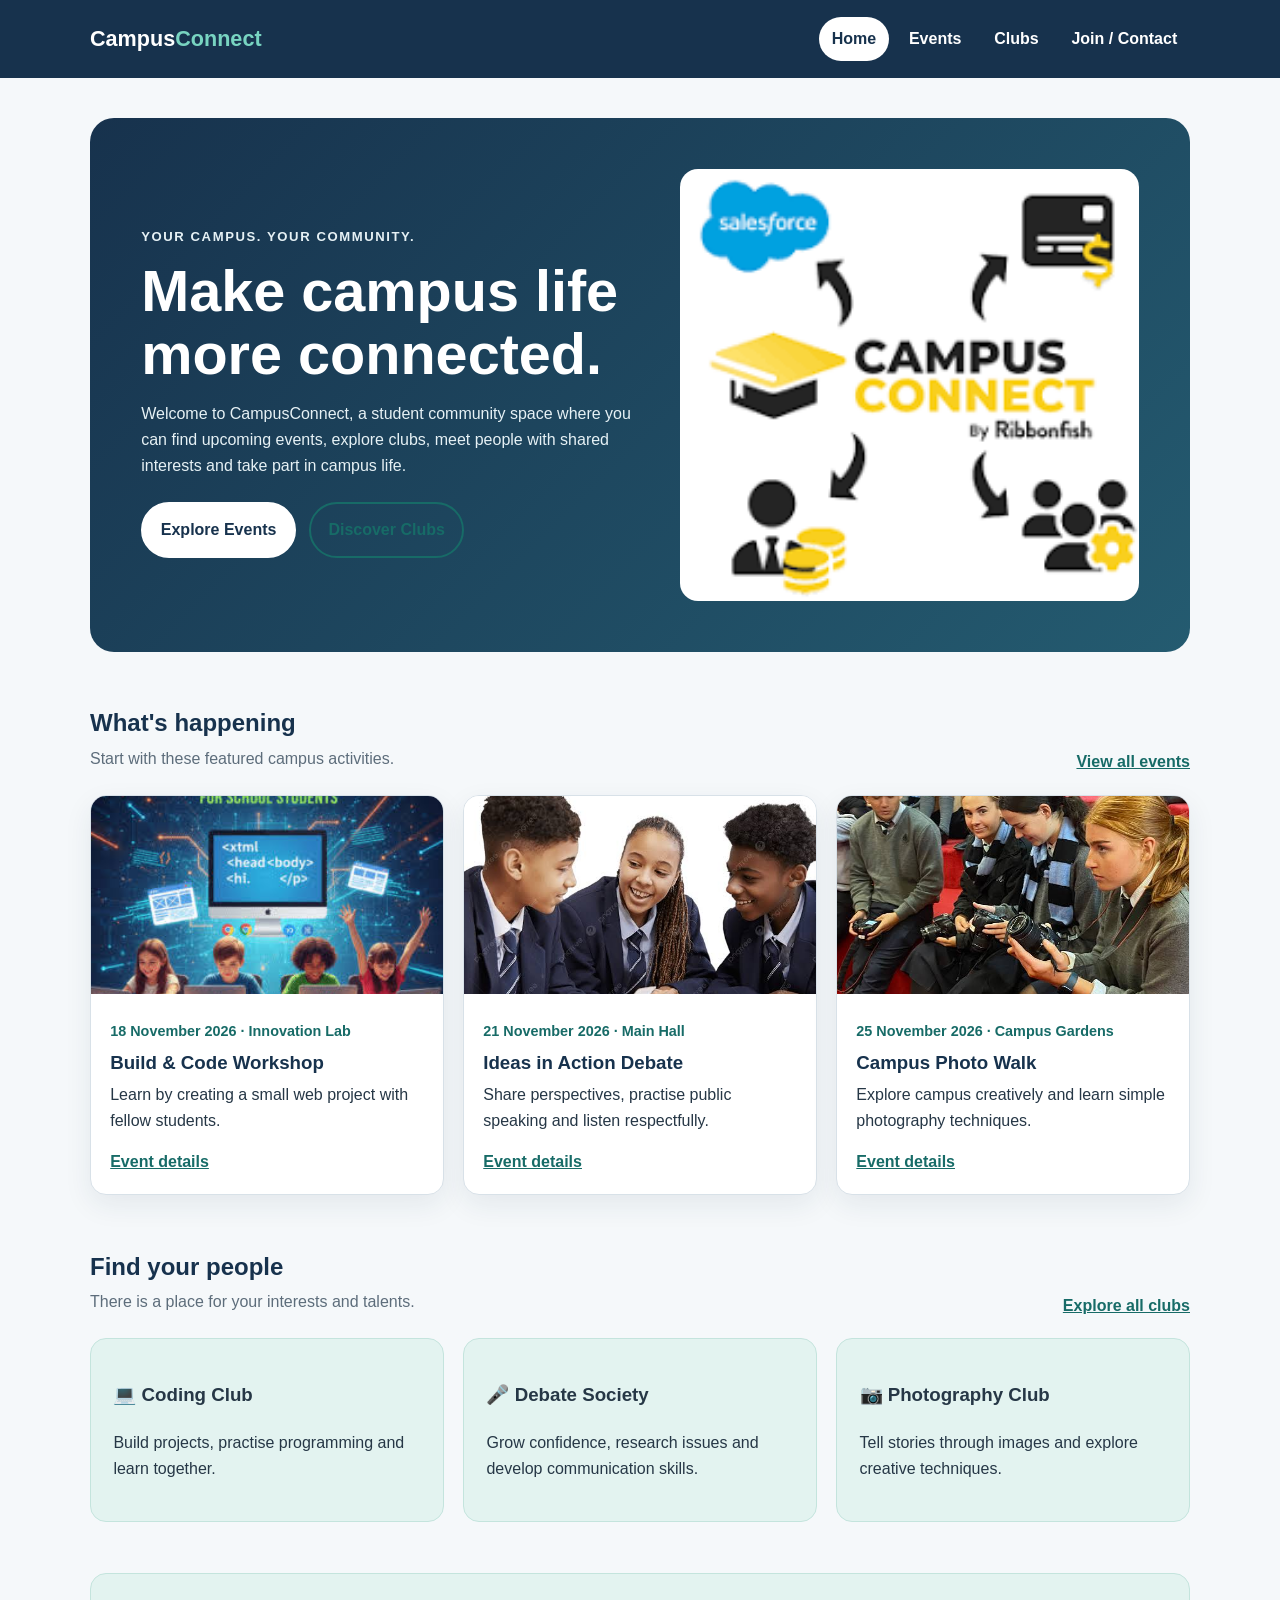
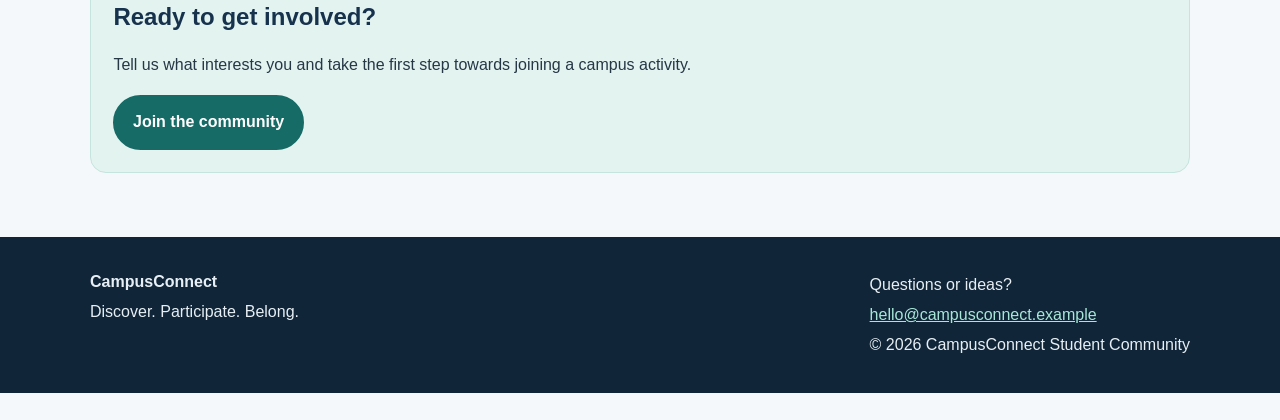
==== index.html @ 90a7bf0b "Initial commit: CampusConnect student community website" ====
<!DOCTYPE html>
<html lang="en">
<head>
  <meta charset="UTF-8">
  <meta name="viewport" content="width=device-width, initial-scale=1.0">
  <meta name="description" content="CampusConnect helps students discover campus events, clubs and student opportunities.">
  <title>CampusConnect | Home</title>
  <link rel="stylesheet" href="css/styles.css">
</head>
<body>
  <a class="skip-link" href="#main-content">Skip to main content</a>
  <header class="site-header">
    <div class="container header-inner">
      <a class="brand" href="index.html">Campus<span>Connect</span></a>
      <nav class="site-nav" aria-label="Main navigation">
        <a href="index.html" aria-current="page">Home</a>
        <a href="events.html">Events</a>
        <a href="clubs.html">Clubs</a>
        <a href="contact.html">Join / Contact</a>
      </nav>
    </div>
  </header>
  <main class="container" id="main-content">
 
    <section class="hero">
      <div>
        <p class="eyebrow">Your campus. Your community.</p>
        <h1>Make campus life more connected.</h1>
        <p>Welcome to CampusConnect, a student community space where you can find upcoming events, explore clubs, meet people with shared interests and take part in campus life.</p>
        <div class="button-row">
          <a class="button button-light" href="events.html">Explore Events</a>
          <a class="button button-outline" href="clubs.html">Discover Clubs</a>
        </div>
      </div>
      <img src="images/campus.png" alt="Illustration of students meeting and studying together on campus">
    </section>
 
    <section class="section">
      <div class="section-heading">
        <div><h2>What's happening</h2><p>Start with these featured campus activities.</p></div>
        <a class="text-link" href="events.html">View all events</a>
      </div>
      <div class="card-grid">
        <article class="card">
          <img src="images/event-1.jpeg" alt="Students attending a technology workshop">
          <div class="card-content"><p class="meta">18 November 2026 · Innovation Lab</p><h3>Build &amp; Code Workshop</h3><p>Learn by creating a small web project with fellow students.</p><a class="text-link" href="events.html">Event details</a></div>
        </article>
        <article class="card">
          <img src="images/event-2.jpeg" alt="Students speaking together at a debate event">
          <div class="card-content"><p class="meta">21 November 2026 · Main Hall</p><h3>Ideas in Action Debate</h3><p>Share perspectives, practise public speaking and listen respectfully.</p><a class="text-link" href="events.html">Event details</a></div>
        </article>
        <article class="card">
          <img src="images/event-3.jpeg" alt="Students taking photographs outdoors">
          <div class="card-content"><p class="meta">25 November 2026 · Campus Gardens</p><h3>Campus Photo Walk</h3><p>Explore campus creatively and learn simple photography techniques.</p><a class="text-link" href="events.html">Event details</a></div>
        </article>
      </div>
    </section>
 
    <section class="section">
      <div class="section-heading">
        <div><h2>Find your people</h2><p>There is a place for your interests and talents.</p></div>
        <a class="text-link" href="clubs.html">Explore all clubs</a>
      </div>
      <div class="card-grid">
        <article class="info-panel"><h3>💻 Coding Club</h3><p>Build projects, practise programming and learn together.</p></article>
        <article class="info-panel"><h3>🎤 Debate Society</h3><p>Grow confidence, research issues and develop communication skills.</p></article>
        <article class="info-panel"><h3>📷 Photography Club</h3><p>Tell stories through images and explore creative techniques.</p></article>
      </div>
    </section>
    <section class="section info-panel">
      <h2>Ready to get involved?</h2>
      <p>Tell us what interests you and take the first step towards joining a campus activity.</p>
      <a class="button" href="contact.html">Join the community</a>
    </section>
 
  </main>
  <footer class="site-footer">
    <div class="container footer-inner">
      <div>
        <strong>CampusConnect</strong>
        <p>Discover. Participate. Belong.</p>
      </div>
      <div>
        <p>Questions or ideas?</p>
        <p><a href="mailto:hello@campusconnect.example">hello@campusconnect.example</a></p>
        <p>&copy; 2026 CampusConnect Student Community</p>
      </div>
    </div>
  </footer>
</body>
</html>
---- css/styles.css ----
/* =========================================
   1. ROOT VARIABLES
========================================= */

:root {
    --color-primary: #17324d;
    --color-accent: #176b67;
    --color-background: #f5f8fa;
    --color-text: #263746;
    --content-width: 1100px;
    --border: #d8e1e8;
}


/* =========================================
   2. GENERAL STYLING
========================================= */

* {
    box-sizing: border-box;
}

body {
    margin: 0;
    background: var(--color-background);
    color: var(--color-text);
    font: 16px/1.65 Arial, Helvetica, sans-serif;
}

img {
    display: block;
    max-width: 100%;
    height: auto;
}

a {
    color: var(--color-accent);
}

a:hover {
    color: var(--color-primary);
}


/* =========================================
   3. KEYBOARD ACCESSIBILITY
========================================= */

a:focus-visible,
button:focus-visible,
input:focus-visible,
select:focus-visible,
textarea:focus-visible {
    outline: 3px solid #e4a83b;
    outline-offset: 3px;
}

.skip-link {
    position: absolute;
    top: -60px;
    left: 1rem;
    background: #102538;
    color: white;
    padding: .7rem 1rem;
    z-index: 10;
}

.skip-link:focus {
    top: 1rem;
}


/* =========================================
   4. CONTAINER
========================================= */

.container {
    width: min(calc(100% - 2rem), var(--content-width));
    margin-inline: auto;
}


/* =========================================
   5. HEADER AND NAVIGATION
========================================= */

.site-header {
    background: var(--color-primary);
    color: white;
}

.header-inner {
    min-height: 78px;
    display: flex;
    align-items: center;
    justify-content: space-between;
    gap: 1.5rem;
}

.brand {
    color: white;
    text-decoration: none;
    font-size: 1.35rem;
    font-weight: 800;
}

.brand span {
    color: #78d4c1;
}

.site-nav {
    display: flex;
    flex-wrap: wrap;
    gap: .45rem;
}

.site-nav a {
    color: white;
    text-decoration: none;
    padding: .55rem .8rem;
    border-radius: 999px;
    font-weight: 700;
}

.site-nav a:hover,
.site-nav a[aria-current=page] {
    background: white;
    color: var(--color-primary);
}


/* =========================================
   6. MAIN CONTENT
========================================= */

main {
    padding-block: 2.5rem 4rem;
}


/* =========================================
   7. HERO SECTION
========================================= */

.hero {
    display: grid;
    grid-template-columns: 1.05fr .95fr;
    align-items: center;
    gap: 2rem;
    padding: clamp(1.5rem, 4vw, 3.5rem);
    color: white;
    background: linear-gradient(135deg, #17324d, #245b70);
    border-radius: 24px;
}

.hero h1 {
    font-size: clamp(2.1rem, 5vw, 3.6rem);
    line-height: 1.08;
    margin: .2rem 0 1rem;
}

.hero p {
    max-width: 600px;
    color: #e6f1f5;
}

.eyebrow {
    color: #a8e7d8;
    font-size: .82rem;
    font-weight: 800;
    letter-spacing: .12em;
    text-transform: uppercase;
}

.hero img {
    width: 100%;
    border-radius: 18px;
}


/* =========================================
   8. BUTTONS
========================================= */

.button-row {
    display: flex;
    flex-wrap: wrap;
    gap: .8rem;
    margin-top: 1.4rem;
}

.button {
    display: inline-block;
    padding: .78rem 1.1rem;
    border: 2px solid var(--color-accent);
    border-radius: 999px;
    color: white;
    background: var(--color-accent);
    font-weight: 800;
    text-decoration: none;
}

.button:hover {
    color: white;
    background: #10534f;
}

.button-light {
    color: var(--color-primary);
    background: white;
    border-color: white;
}

.button-outline {
    color: var(--color-accent);
    background: transparent;
}


/* =========================================
   9. SECTIONS AND HEADINGS
========================================= */

.section {
    margin-top: 3.2rem;
}

.section-heading {
    display: flex;
    align-items: end;
    justify-content: space-between;
    gap: 1rem;
    margin-bottom: 1.2rem;
}

.section-heading h2,
.info-panel h2 {
    margin: 0;
    color: var(--color-primary);
}

.section-heading p {
    margin: .2rem 0;
    color: #5d6d7b;
}


/* =========================================
   10. PAGE INTRODUCTION
========================================= */

.page-intro {
    max-width: 760px;
    margin-bottom: 2rem;
}

.page-intro h1 {
    margin: 0 0 .5rem;
    color: var(--color-primary);
    font-size: clamp(2rem, 4vw, 3rem);
    line-height: 1.15;
}

.page-intro p {
    color: #5d6d7b;
    font-size: 1.08rem;
}


/* =========================================
   11. CARD GRID
========================================= */

.card-grid {
    display: grid;
    grid-template-columns: repeat(3, minmax(0, 1fr));
    gap: 1.2rem;
}

.event-grid {
    grid-template-columns: repeat(2, minmax(0, 1fr));
}

.card {
    min-width: 0;
    overflow: hidden;
    background: white;
    border: 1px solid var(--border);
    border-radius: 16px;
    box-shadow: 0 10px 28px rgba(23, 50, 77, .08);
}

.card > img {
    width: 100%;
    aspect-ratio: 16 / 9;
    object-fit: cover;
}

.card-content {
    padding: 1.2rem;
}

.card h2,
.card h3 {
    margin: 0 0 .45rem;
    color: var(--color-primary);
    line-height: 1.25;
}

.card p {
    margin: .45rem 0;
}

.card ul {
    padding-left: 1.2rem;
}


/* =========================================
   12. EVENT DETAILS
========================================= */

.meta {
    color: var(--color-accent);
    font-size: .9rem;
    font-weight: 800;
}

.text-link {
    display: inline-block;
    margin-top: .45rem;
    font-weight: 800;
}


/* =========================================
   13. CLUB CARDS
========================================= */

.club-card {
    display: flex;
    flex-direction: column;
}

.club-card .card-content {
    flex: 1;
}

.club-card .card-content > p {
    color: #5d6d7b;
}


/* =========================================
   14. INFORMATION PANEL
========================================= */

.info-panel {
    padding: 1.4rem;
    background: #e3f3f0;
    border: 1px solid #c4e4dd;
    border-radius: 16px;
}


/* =========================================
   15. TABLE STYLING
========================================= */

.table-wrap {
    overflow-x: auto;
    background: white;
    border: 1px solid var(--border);
    border-radius: 12px;
}

table {
    width: 100%;
    border-collapse: collapse;
    min-width: 620px;
}

caption {
    padding: 1rem;
    color: var(--color-primary);
    font-weight: 800;
    text-align: left;
}

th,
td {
    padding: .9rem 1rem;
    border-top: 1px solid var(--border);
    text-align: left;
}

thead {
    color: white;
    background: var(--color-primary);
}

tbody tr:nth-child(even) {
    background: #f2f6f8;
}


/* =========================================
   16. CONTACT PAGE LAYOUT
========================================= */

.contact-layout {
    display: grid;
    grid-template-columns: 1.3fr .7fr;
    align-items: start;
    gap: 1.4rem;
}

.form-card,
.contact-card {
    padding: clamp(1.2rem, 3vw, 2rem);
    background: white;
    border: 1px solid var(--border);
    border-radius: 16px;
    box-shadow: 0 10px 28px rgba(23, 50, 77, .08);
}

.form-card h2,
.contact-card h2 {
    margin-top: 0;
    color: var(--color-primary);
}


/* =========================================
   17. FORM STYLING
========================================= */

.form-grid {
    display: grid;
    grid-template-columns: repeat(2, minmax(0, 1fr));
    gap: 1rem;
}

.form-group {
    margin-bottom: 1rem;
}

.form-group label,
.field-label {
    display: block;
    margin-bottom: .35rem;
    font-weight: 800;
}

input,
select,
textarea {
    width: 100%;
    padding: .78rem .85rem;
    color: var(--color-text);
    background: white;
    border: 1px solid #aebdc8;
    border-radius: 9px;
    font: inherit;
}

textarea {
    min-height: 130px;
    resize: vertical;
}

fieldset {
    margin: 1rem 0;
    padding: 1rem;
    border: 1px solid var(--border);
    border-radius: 10px;
}

legend {
    padding-inline: .35rem;
    color: var(--color-primary);
    font-weight: 800;
}

.choice {
    display: inline-flex;
    align-items: center;
    gap: .45rem;
    margin: .35rem 1rem .35rem 0;
}

.choice input {
    width: auto;
}

.form-note {
    color: #5d6d7b;
    font-size: .9rem;
}


/* =========================================
   18. FOOTER
========================================= */

.site-footer {
    padding: 2rem 0;
    color: #e7eff4;
    background: #102538;
}

.footer-inner {
    display: flex;
    justify-content: space-between;
    flex-wrap: wrap;
    gap: 1rem;
}

.site-footer a {
    color: #a8e7d8;
}

.site-footer p {
    margin: .2rem 0;
}


/* =========================================
   19. RESPONSIVE DESIGN - TABLETS
========================================= */

@media (max-width: 800px) {

    .header-inner {
        align-items: flex-start;
        flex-direction: column;
        padding-block: 1rem;
        gap: .6rem;
    }

    .hero {
        grid-template-columns: 1fr;
    }

    .hero img {
        max-height: 300px;
        object-fit: cover;
    }

    .card-grid {
        grid-template-columns: repeat(2, minmax(0, 1fr));
    }

    .contact-layout {
        grid-template-columns: 1fr;
    }
}


/* =========================================
   20. RESPONSIVE DESIGN - MOBILE PHONES
========================================= */

@media (max-width: 560px) {

    main {
        padding-top: 1.2rem;
    }

    .site-nav {
        width: 100%;
        gap: .2rem;
    }

    .site-nav a {
        padding: .45rem .58rem;
        font-size: .9rem;
    }

    .card-grid,
    .event-grid,
    .form-grid {
        grid-template-columns: 1fr;
    }

    .section-heading {
        align-items: flex-start;
        flex-direction: column;
    }

    .hero {
        padding: 1.35rem;
        border-radius: 16px;
    }

    .hero h1 {
        font-size: 2.25rem;
    }

    .button-row {
        align-items: stretch;
        flex-direction: column;
    }

    .button {
        text-align: center;
    }
}
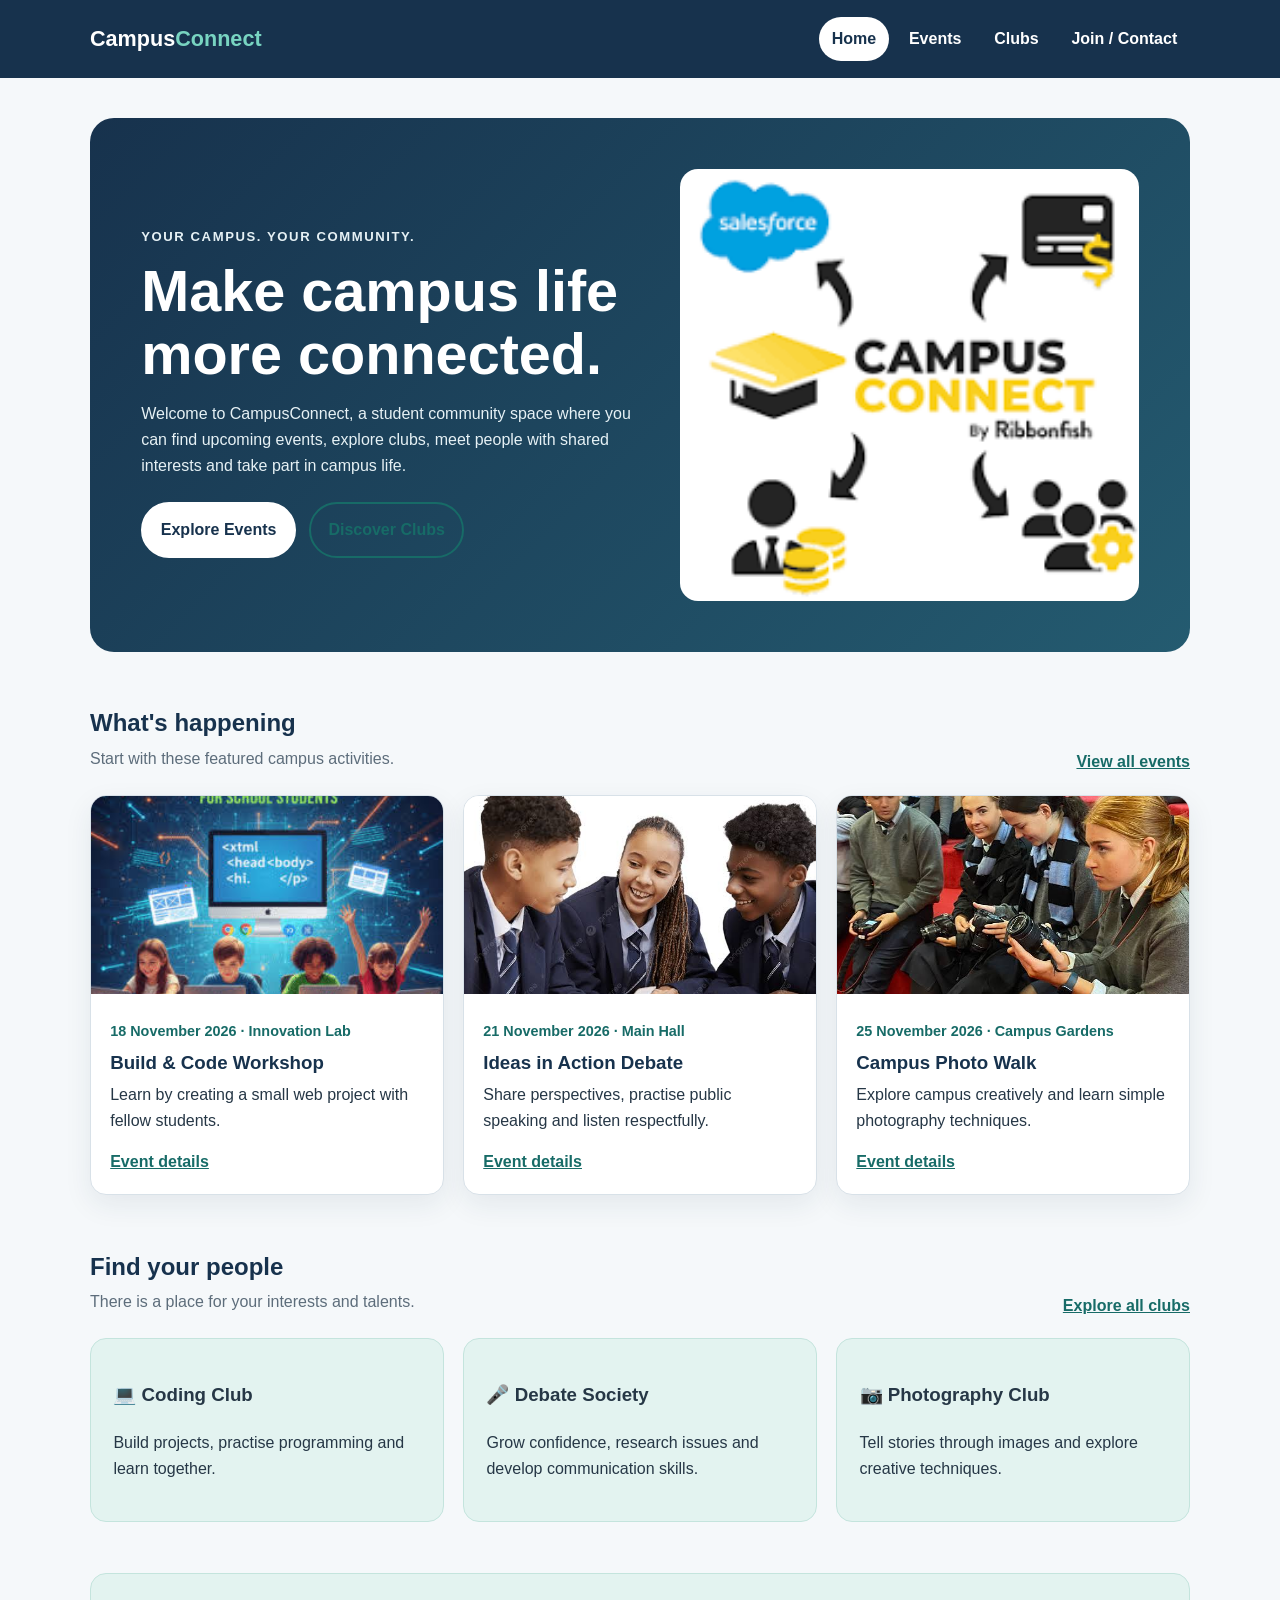
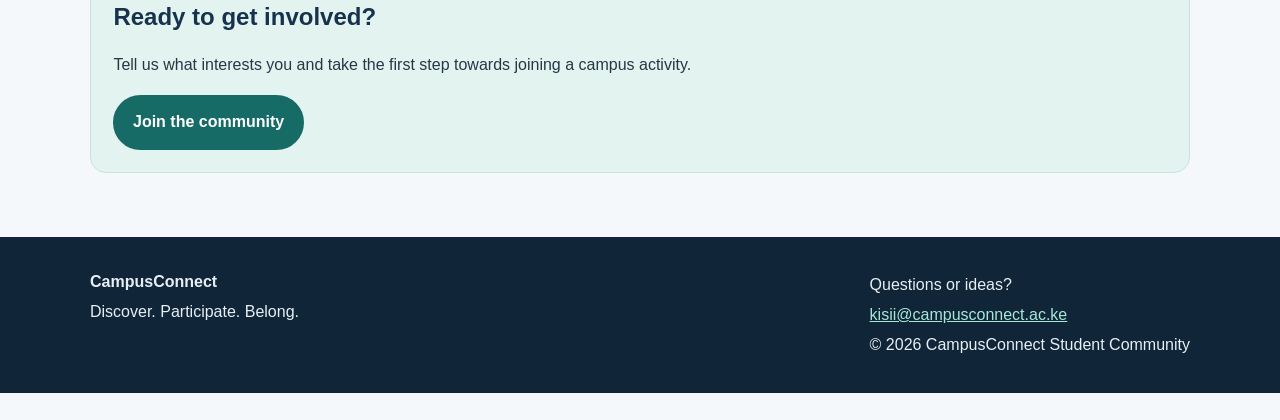
==== commit 6ab41efc: "Update CampusConnect website" ====
--- a/index.html
+++ b/index.html
@@ -82,7 +82,7 @@
       </div>
       <div>
         <p>Questions or ideas?</p>
-        <p><a href="mailto:hello@campusconnect.example">hello@campusconnect.example</a></p>
+        <p><a href="mailto:kisii@campusconnect.ac.ke">kisii@campusconnect.ac.ke</a></p>
         <p>&copy; 2026 CampusConnect Student Community</p>
       </div>
     </div>
